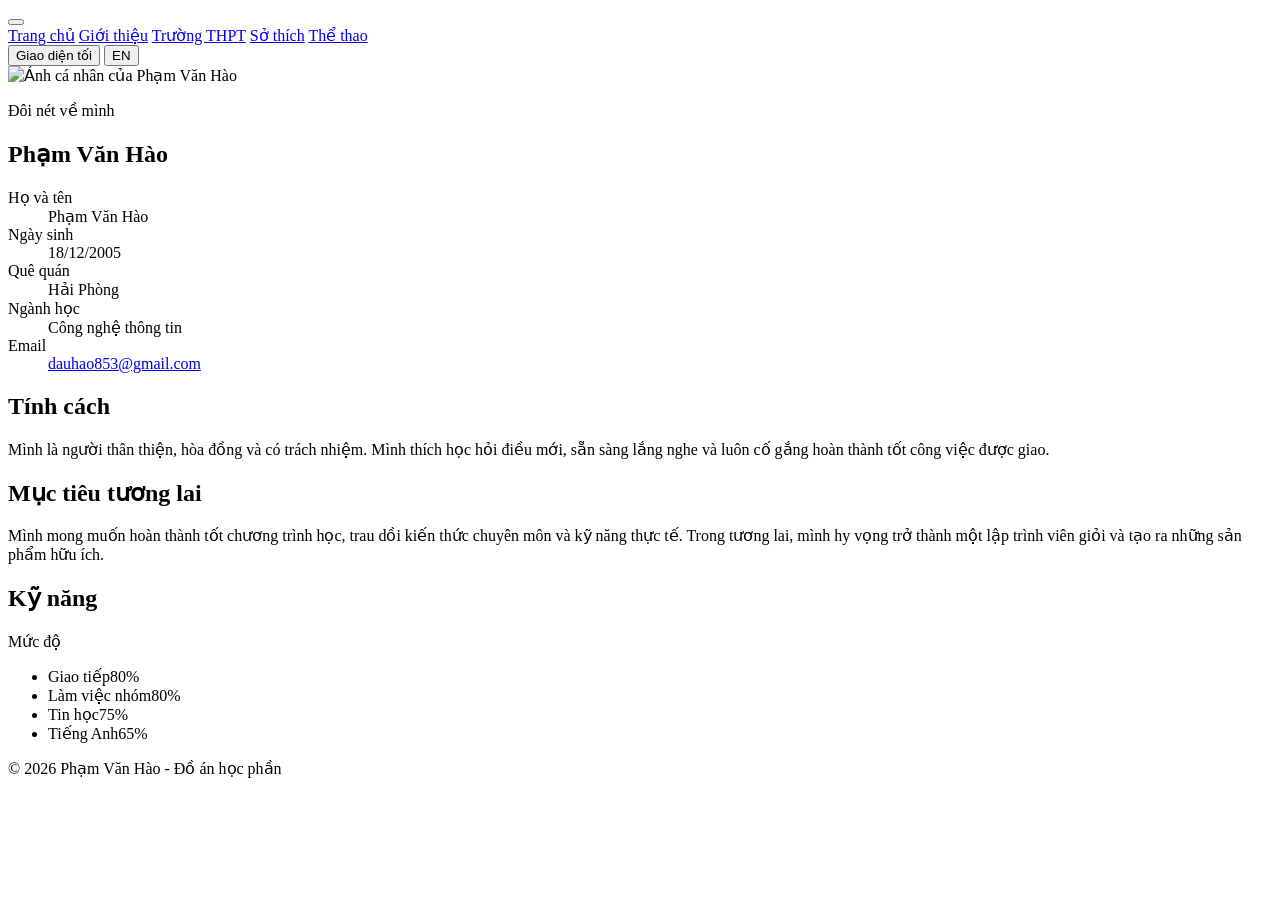
==== gioithieu.html @ e98331ad "Upload full website" ====
<!DOCTYPE html>
<html lang="vi">
<head>
    <meta charset="UTF-8">
    <meta name="viewport" content="width=device-width, initial-scale=1.0">
    <title>Giới thiệu</title>
    <link rel="icon" type="image/png" href="images/favicon.png">
    <link rel="stylesheet" href="css/style.css">
</head>
<body>
    <header>
        <nav aria-label="Điều hướng chính">
            <button class="nav-toggle" type="button" aria-label="Mở menu" aria-expanded="false" aria-controls="primary-navigation">
                <span></span>
                <span></span>
                <span></span>
            </button>
            <div class="nav-links" id="primary-navigation">
                <a href="index.html">Trang chủ</a>
                <a href="gioithieu.html" class="active">Giới thiệu</a>
                <a href="truong.html">Trường THPT</a>
                <a href="sothich.html">Sở thích</a>
                <a href="thethao.html">Thể thao</a>
                <div class="site-controls">
                    <button class="theme-toggle" type="button" aria-pressed="false">Giao diện tối</button>
                    <button class="language-toggle" type="button" aria-label="Switch to English">EN</button>
                </div>
            </div>
        </nav>
    </header>
    <main>
        <div class="profile-page container">
            <section class="profile-card" aria-labelledby="profile-title">
                <img class="profile-card__avatar" src="images/avarta.jpg" alt="Ảnh cá nhân của Phạm Văn Hào">
                <div class="profile-card__content">
                    <p class="profile-card__eyebrow">Đôi nét về mình</p>
                    <h1 id="profile-title">Phạm Văn Hào</h1>
                    <dl class="profile-info">
                        <div class="profile-info__item">
                            <dt>Họ và tên</dt>
                            <dd>Phạm Văn Hào</dd>
                        </div>
                        <div class="profile-info__item">
                            <dt>Ngày sinh</dt>
                            <dd>18/12/2005</dd>
                        </div>
                        <div class="profile-info__item">
                            <dt>Quê quán</dt>
                            <dd>Hải Phòng</dd>
                        </div>
                        <div class="profile-info__item">
                            <dt>Ngành học</dt>
                            <dd>Công nghệ thông tin</dd>
                        </div>
                        <div class="profile-info__item">
                            <dt>Email</dt>
                            <dd><a href="mailto:dauhao853@gmail.com">dauhao853@gmail.com</a></dd>
                        </div>
                    </dl>
                </div>
            </section>

            <div class="profile-details">
                <section class="profile-section" aria-labelledby="personality-title">
                    <h2 id="personality-title">Tính cách</h2>
                    <p>Mình là người thân thiện, hòa đồng và có trách nhiệm. Mình thích học hỏi điều mới, sẵn sàng lắng nghe và luôn cố gắng hoàn thành tốt công việc được giao.</p>
                </section>

                <section class="profile-section" aria-labelledby="goals-title">
                    <h2 id="goals-title">Mục tiêu tương lai</h2>
                    <p>Mình mong muốn hoàn thành tốt chương trình học, trau dồi kiến thức chuyên môn và kỹ năng thực tế. Trong tương lai, mình hy vọng trở thành một lập trình viên giỏi và tạo ra những sản phẩm hữu ích.</p>
                </section>

                <section class="profile-section" aria-labelledby="skills-title">
                    <h2 id="skills-title">Kỹ năng</h2>
                    <p class="profile-section__note">Mức độ</p>
                    <ul class="skills-list">
                        <li class="skill">
                            <div class="skill__heading"><span>Giao tiếp</span><span>80%</span></div>
                            <div class="skill__track" role="progressbar" aria-label="Giao tiếp" aria-valuemin="0" aria-valuemax="100" aria-valuenow="80">
                                <span class="skill__bar" style="--skill-level: 80%"></span>
                            </div>
                        </li>
                        <li class="skill">
                            <div class="skill__heading"><span>Làm việc nhóm</span><span>80%</span></div>
                            <div class="skill__track" role="progressbar" aria-label="Làm việc nhóm" aria-valuemin="0" aria-valuemax="100" aria-valuenow="80">
                                <span class="skill__bar" style="--skill-level: 80%"></span>
                            </div>
                        </li>
                        <li class="skill">
                            <div class="skill__heading"><span>Tin học</span><span>75%</span></div>
                            <div class="skill__track" role="progressbar" aria-label="Tin học" aria-valuemin="0" aria-valuemax="100" aria-valuenow="75">
                                <span class="skill__bar" style="--skill-level: 75%"></span>
                            </div>
                        </li>
                        <li class="skill">
                            <div class="skill__heading"><span>Tiếng Anh</span><span>65%</span></div>
                            <div class="skill__track" role="progressbar" aria-label="Tiếng Anh" aria-valuemin="0" aria-valuemax="100" aria-valuenow="65">
                                <span class="skill__bar" style="--skill-level: 65%"></span>
                            </div>
                        </li>
                    </ul>
                </section>
            </div>
        </div>
    </main>
    <footer>© 2026 Phạm Văn Hào - Đồ án học phần</footer>
    <script src="js/main.js"></script>
</body>
</html>
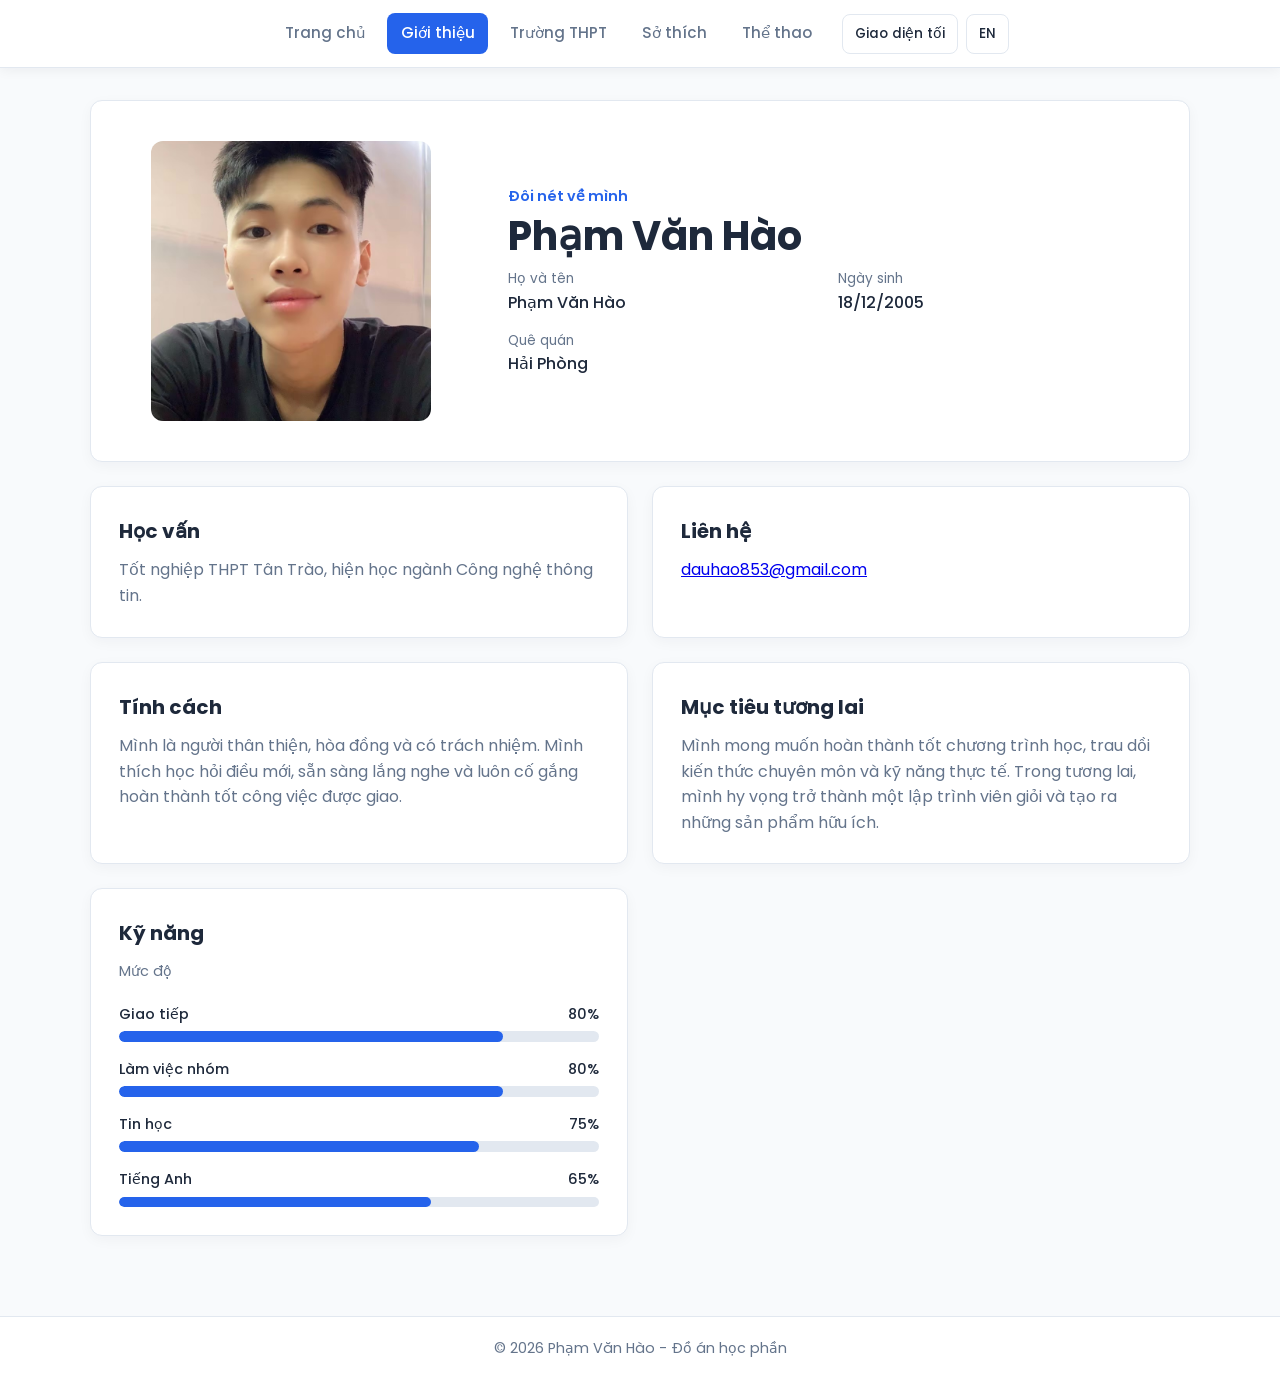
==== commit 3f4ebae4: "Add files via upload" ====
--- a/gioithieu.html
+++ b/gioithieu.html
@@ -8,6 +8,7 @@
     <link rel="stylesheet" href="css/style.css">
 </head>
 <body>
+    <!-- Điều hướng chính -->
     <header>
         <nav aria-label="Điều hướng chính">
             <button class="nav-toggle" type="button" aria-label="Mở menu" aria-expanded="false" aria-controls="primary-navigation">
@@ -28,8 +29,10 @@
             </div>
         </nav>
     </header>
+    <!-- Nội dung giới thiệu -->
     <main>
         <div class="profile-page container">
+            <!-- Thông tin cá nhân -->
             <section class="profile-card" aria-labelledby="profile-title">
                 <img class="profile-card__avatar" src="images/avarta.jpg" alt="Ảnh cá nhân của Phạm Văn Hào">
                 <div class="profile-card__content">
@@ -48,29 +51,36 @@
                             <dt>Quê quán</dt>
                             <dd>Hải Phòng</dd>
                         </div>
-                        <div class="profile-info__item">
-                            <dt>Ngành học</dt>
-                            <dd>Công nghệ thông tin</dd>
-                        </div>
-                        <div class="profile-info__item">
-                            <dt>Email</dt>
-                            <dd><a href="mailto:dauhao853@gmail.com">dauhao853@gmail.com</a></dd>
-                        </div>
                     </dl>
                 </div>
             </section>
 
             <div class="profile-details">
+                <!-- Học vấn -->
+                <section class="profile-section" aria-labelledby="education-title">
+                    <h2 id="education-title">Học vấn</h2>
+                    <p>Tốt nghiệp THPT Tân Trào, hiện học ngành Công nghệ thông tin.</p>
+                </section>
+
+                <!-- Liên hệ -->
+                <section class="profile-section" aria-labelledby="contact-title">
+                    <h2 id="contact-title">Liên hệ</h2>
+                    <p><a href="mailto:dauhao853@gmail.com">dauhao853@gmail.com</a></p>
+                </section>
+
+                <!-- Tính cách -->
                 <section class="profile-section" aria-labelledby="personality-title">
                     <h2 id="personality-title">Tính cách</h2>
                     <p>Mình là người thân thiện, hòa đồng và có trách nhiệm. Mình thích học hỏi điều mới, sẵn sàng lắng nghe và luôn cố gắng hoàn thành tốt công việc được giao.</p>
                 </section>
 
+                <!-- Mục tiêu tương lai -->
                 <section class="profile-section" aria-labelledby="goals-title">
                     <h2 id="goals-title">Mục tiêu tương lai</h2>
                     <p>Mình mong muốn hoàn thành tốt chương trình học, trau dồi kiến thức chuyên môn và kỹ năng thực tế. Trong tương lai, mình hy vọng trở thành một lập trình viên giỏi và tạo ra những sản phẩm hữu ích.</p>
                 </section>
 
+                <!-- Kỹ năng -->
                 <section class="profile-section" aria-labelledby="skills-title">
                     <h2 id="skills-title">Kỹ năng</h2>
                     <p class="profile-section__note">Mức độ</p>
@@ -104,6 +114,7 @@
             </div>
         </div>
     </main>
+    <!-- Chân trang -->
     <footer>© 2026 Phạm Văn Hào - Đồ án học phần</footer>
     <script src="js/main.js"></script>
 </body>
--- a/css/style.css
+++ b/css/style.css
@@ -0,0 +1,1055 @@
+@import url('https://fonts.googleapis.com/css2?family=Poppins:wght@400;500;600;700&display=swap');
+
+:root {
+    --color-primary: #2563eb;
+    --color-primary-dark: #1d4ed8;
+    --color-background: #f8fafc;
+    --color-surface: #ffffff;
+    --color-text: #1e293b;
+    --color-text-light: #64748b;
+    --color-border: #e2e8f0;
+}
+
+*,
+*::before,
+*::after {
+    box-sizing: border-box;
+    margin: 0;
+    padding: 0;
+}
+
+html {
+    scroll-behavior: smooth;
+}
+
+body {
+    min-height: 100vh;
+    padding-top: 68px;
+    background-color: var(--color-background);
+    color: var(--color-text);
+    font-family: 'Poppins', sans-serif;
+    line-height: 1.6;
+}
+
+.container {
+    width: min(100% - 2rem, 1100px);
+    margin-inline: auto;
+}
+
+header nav {
+    position: fixed;
+    z-index: 1000;
+    top: 0;
+    left: 0;
+    display: flex;
+    width: 100%;
+    min-height: 68px;
+    align-items: center;
+    justify-content: center;
+    gap: 0.5rem;
+    padding: 0.75rem 1rem;
+    background-color: var(--color-surface);
+    border-bottom: 1px solid var(--color-border);
+    box-shadow: 0 2px 12px rgb(15 23 42 / 6%);
+}
+
+header nav a {
+    padding: 0.5rem 0.85rem;
+    border-radius: 0.5rem;
+    color: var(--color-text-light);
+    font-size: 0.95rem;
+    font-weight: 500;
+    text-decoration: none;
+    transition: background-color 0.2s ease, color 0.2s ease;
+}
+
+.nav-links {
+    display: flex;
+    align-items: center;
+    justify-content: center;
+    gap: 0.5rem;
+}
+
+.nav-toggle {
+    display: none;
+}
+
+header nav a:hover,
+header nav a.active {
+    background-color: var(--color-primary);
+    color: var(--color-surface);
+}
+
+header nav a:hover {
+    background-color: var(--color-primary-dark);
+}
+
+footer {
+    margin-top: 3rem;
+    padding: 1.25rem 1rem;
+    background-color: var(--color-surface);
+    border-top: 1px solid var(--color-border);
+    color: var(--color-text-light);
+    font-size: 0.9rem;
+    text-align: center;
+}
+
+.hero {
+    display: flex;
+    align-items: center;
+    justify-content: center;
+    gap: clamp(2rem, 6vw, 5rem);
+    padding-block: clamp(3rem, 8vw, 6rem);
+}
+
+.hero__avatar {
+    width: clamp(180px, 30vw, 280px);
+    aspect-ratio: 1;
+    border: 6px solid var(--color-surface);
+    border-radius: 50%;
+    box-shadow: 0 12px 32px rgb(15 23 42 / 12%);
+    object-fit: cover;
+}
+
+.hero__content {
+    max-width: 560px;
+}
+
+.hero__greeting {
+    margin-bottom: 0.4rem;
+    color: var(--color-primary);
+    font-weight: 600;
+}
+
+.hero h1 {
+    margin-bottom: 0.75rem;
+    font-size: clamp(2rem, 5vw, 3.5rem);
+    line-height: 1.2;
+}
+
+.hero__description {
+    margin-bottom: 1.5rem;
+    color: var(--color-text-light);
+}
+
+.button {
+    display: inline-block;
+    padding: 0.75rem 1.25rem;
+    border-radius: 0.5rem;
+    background-color: var(--color-primary);
+    color: var(--color-surface);
+    font-weight: 500;
+    text-decoration: none;
+    transition: background-color 0.2s ease, transform 0.2s ease;
+}
+
+.button:hover {
+    transform: translateY(-2px);
+    background-color: var(--color-primary-dark);
+}
+
+.home-sections {
+    display: grid;
+    grid-template-columns: repeat(4, minmax(0, 1fr));
+    gap: 1.25rem;
+    padding-bottom: 2rem;
+}
+
+.home-card {
+    display: flex;
+    min-height: 190px;
+    flex-direction: column;
+    align-items: flex-start;
+    padding: 1.5rem;
+    border: 1px solid var(--color-border);
+    border-radius: 0.75rem;
+    background-color: var(--color-surface);
+    color: inherit;
+    text-decoration: none;
+    box-shadow: 0 4px 14px rgb(15 23 42 / 4%);
+    transition: transform 0.2s ease, box-shadow 0.2s ease, border-color 0.2s ease;
+}
+
+.home-card:hover {
+    transform: translateY(-4px);
+    border-color: var(--color-primary);
+    box-shadow: 0 10px 24px rgb(15 23 42 / 9%);
+}
+
+.home-card h2 {
+    margin-bottom: 0.5rem;
+    font-size: 1.15rem;
+}
+
+.home-card p {
+    margin-bottom: 1rem;
+    color: var(--color-text-light);
+    font-size: 0.9rem;
+}
+
+.home-card__link {
+    margin-top: auto;
+    color: var(--color-primary);
+    font-size: 0.9rem;
+    font-weight: 600;
+}
+
+.profile-page {
+    display: grid;
+    gap: 1.5rem;
+    padding-block: 2rem;
+}
+
+.profile-card,
+.profile-section {
+    border: 1px solid var(--color-border);
+    border-radius: 0.75rem;
+    background-color: var(--color-surface);
+    box-shadow: 0 4px 14px rgb(15 23 42 / 4%);
+}
+
+.profile-card {
+    display: grid;
+    grid-template-columns: minmax(180px, 0.8fr) minmax(0, 1.6fr);
+    align-items: center;
+    gap: clamp(1.5rem, 5vw, 3.5rem);
+    padding: clamp(1.25rem, 4vw, 2.5rem);
+}
+
+.profile-card__avatar {
+    width: 100%;
+    max-width: 280px;
+    aspect-ratio: 1;
+    justify-self: center;
+    border-radius: 0.75rem;
+    object-fit: cover;
+}
+
+.profile-card__content {
+    min-width: 0;
+}
+
+.profile-card__eyebrow {
+    margin-bottom: 0.25rem;
+    color: var(--color-primary);
+    font-size: 0.9rem;
+    font-weight: 600;
+}
+
+.profile-card h1 {
+    margin-bottom: 0.5rem;
+    font-size: clamp(1.75rem, 4vw, 2.5rem);
+    line-height: 1.2;
+}
+
+.profile-card__note,
+.profile-section__note {
+    color: var(--color-text-light);
+    font-size: 0.9rem;
+}
+
+.profile-card__note {
+    margin-bottom: 1.25rem;
+}
+
+.profile-info {
+    display: grid;
+    grid-template-columns: repeat(2, minmax(0, 1fr));
+    gap: 0.9rem 1.25rem;
+}
+
+.profile-info__item dt {
+    color: var(--color-text-light);
+    font-size: 0.85rem;
+}
+
+.profile-info__item dd {
+    font-weight: 500;
+    overflow-wrap: anywhere;
+}
+
+.profile-info__item a {
+    color: var(--color-primary);
+    text-decoration: none;
+}
+
+.profile-info__item a:hover {
+    text-decoration: underline;
+}
+
+.profile-details {
+    display: grid;
+    grid-template-columns: repeat(2, minmax(0, 1fr));
+    gap: 1.5rem;
+}
+
+.profile-section {
+    padding: clamp(1.25rem, 3vw, 1.75rem);
+}
+
+.profile-section h2 {
+    margin-bottom: 0.65rem;
+    font-size: 1.25rem;
+}
+
+.profile-section p {
+    color: var(--color-text-light);
+}
+
+.profile-section__note {
+    margin-bottom: 1.25rem;
+}
+
+.skills-list {
+    display: grid;
+    gap: 1rem;
+    list-style: none;
+}
+
+.skill {
+    min-width: 0;
+}
+
+.skill__heading {
+    display: flex;
+    justify-content: space-between;
+    gap: 1rem;
+    margin-bottom: 0.35rem;
+    font-size: 0.9rem;
+    font-weight: 500;
+}
+
+.skill__track {
+    height: 0.65rem;
+    overflow: hidden;
+    border-radius: 999px;
+    background-color: var(--color-border);
+}
+
+.skill__bar {
+    display: block;
+    width: var(--skill-level);
+    height: 100%;
+    border-radius: inherit;
+    background-color: var(--color-primary);
+}
+
+.school-page {
+    display: grid;
+    gap: 1.5rem;
+    padding-block: 2rem;
+}
+
+.school-intro,
+.school-memory,
+.school-gallery {
+    padding: clamp(1.25rem, 3vw, 2rem);
+    border: 1px solid var(--color-border);
+    border-radius: 0.75rem;
+    background-color: var(--color-surface);
+    box-shadow: 0 4px 14px rgb(15 23 42 / 4%);
+}
+
+.school-intro__eyebrow {
+    margin-bottom: 0.25rem;
+    color: var(--color-primary);
+    font-size: 0.9rem;
+    font-weight: 600;
+}
+
+.school-intro h1 {
+    margin-bottom: 1.25rem;
+    font-size: clamp(1.75rem, 4vw, 2.5rem);
+    line-height: 1.2;
+}
+
+.school-info {
+    display: grid;
+    grid-template-columns: repeat(2, minmax(0, 1fr));
+    gap: 1rem 1.5rem;
+    margin-bottom: 1.25rem;
+}
+
+.school-info dt {
+    color: var(--color-text-light);
+    font-size: 0.85rem;
+}
+
+.school-info dd {
+    font-weight: 500;
+}
+
+.school-intro__description,
+.school-memory p {
+    color: var(--color-text-light);
+}
+
+.school-intro__note,
+.school-gallery__note {
+    margin-top: 0.75rem;
+    color: var(--color-text-light);
+    font-size: 0.85rem;
+}
+
+.school-page h2 {
+    margin-bottom: 0.75rem;
+    font-size: 1.35rem;
+}
+
+.school-gallery__note {
+    margin: -0.25rem 0 1.25rem;
+}
+
+.school-gallery__grid {
+    display: grid;
+    grid-template-columns: repeat(3, minmax(0, 1fr));
+    gap: 1rem;
+}
+
+.school-gallery__item {
+    overflow: hidden;
+    border: 1px solid var(--color-border);
+    border-radius: 0.65rem;
+    background-color: var(--color-surface);
+}
+
+.school-gallery__item img {
+    display: block;
+    width: 100%;
+    aspect-ratio: 4 / 3;
+    object-fit: cover;
+    transition: transform 0.25s ease;
+}
+
+.school-gallery__item:hover img {
+    transform: scale(1.04);
+}
+
+.school-gallery__item figcaption {
+    padding: 0.65rem 0.8rem;
+    color: var(--color-text-light);
+    font-size: 0.9rem;
+}
+
+.hobby-page {
+    display: grid;
+    gap: 1.5rem;
+    padding-block: 2rem;
+}
+
+.hobby-page__intro {
+    max-width: 720px;
+    margin-bottom: 1.5rem;
+}
+
+.hobby-page__eyebrow {
+    color: var(--color-primary);
+    font-size: 0.9rem;
+    font-weight: 600;
+}
+
+.hobby-page__intro h1 {
+    margin-bottom: 0.5rem;
+    font-size: clamp(1.75rem, 4vw, 2.5rem);
+    line-height: 1.2;
+}
+
+.hobby-page__intro > p:last-child,
+.hobby-card p,
+.favorites__note {
+    color: var(--color-text-light);
+}
+
+.hobby-grid {
+    display: grid;
+    grid-template-columns: repeat(3, minmax(0, 1fr));
+    gap: 1.25rem;
+}
+
+.hobby-card,
+.favorites {
+    overflow: hidden;
+    border: 1px solid var(--color-border);
+    border-radius: 0.75rem;
+    background-color: var(--color-surface);
+    box-shadow: 0 4px 14px rgb(15 23 42 / 4%);
+}
+
+.hobby-card img {
+    display: block;
+    width: 100%;
+    aspect-ratio: 16 / 10;
+    object-fit: cover;
+}
+
+.hobby-card__content {
+    padding: 1.25rem;
+}
+
+.hobby-card h2,
+.favorites h2 {
+    margin-bottom: 0.5rem;
+    font-size: 1.2rem;
+}
+
+.favorites {
+    padding: clamp(1.25rem, 3vw, 2rem);
+}
+
+.favorites__note {
+    margin-bottom: 1rem;
+    font-size: 0.9rem;
+}
+
+.favorites__list {
+    display: grid;
+    gap: 0.65rem;
+    padding-left: 1.5rem;
+}
+
+.favorites__list li {
+    padding: 0.65rem 0.75rem;
+    border-radius: 0.5rem;
+    background-color: var(--color-background);
+}
+
+.favorites__type {
+    margin-left: 0.35rem;
+    color: var(--color-text-light);
+    font-size: 0.85rem;
+}
+
+.football-page {
+    display: grid;
+    gap: 1.5rem;
+    padding-block: 2rem;
+}
+
+.football-page > * {
+    min-width: 0;
+}
+
+.football-intro,
+.football-section {
+    padding: clamp(1.25rem, 3vw, 2rem);
+    border: 1px solid var(--color-border);
+    border-radius: 0.75rem;
+    background-color: var(--color-surface);
+    box-shadow: 0 4px 14px rgb(15 23 42 / 4%);
+}
+
+.football-intro__eyebrow {
+    color: var(--color-primary);
+    font-size: 0.9rem;
+    font-weight: 600;
+}
+
+.football-intro h1 {
+    margin-bottom: 0.75rem;
+    font-size: clamp(1.75rem, 4vw, 2.5rem);
+    line-height: 1.2;
+}
+
+.football-intro > p:last-child,
+.football-idol p {
+    color: var(--color-text-light);
+}
+
+.football-section h2 {
+    margin-bottom: 0.5rem;
+    font-size: 1.3rem;
+}
+
+.football-section__note {
+    margin-bottom: 1rem;
+    color: var(--color-text-light);
+    font-size: 0.9rem;
+}
+
+.football-table-wrap {
+    overflow-x: auto;
+    border: 1px solid var(--color-border);
+    border-radius: 0.6rem;
+}
+
+.football-table {
+    width: 100%;
+    min-width: 600px;
+    border-collapse: collapse;
+    text-align: left;
+}
+
+.football-table th,
+.football-table td {
+    padding: 0.8rem 1rem;
+    border-bottom: 1px solid var(--color-border);
+}
+
+.football-table thead {
+    background-color: var(--color-primary);
+    color: var(--color-surface);
+}
+
+.football-table thead th {
+    font-weight: 600;
+}
+
+.football-table tbody tr:nth-child(even) {
+    background-color: var(--color-background);
+}
+
+.football-table tbody tr:last-child th,
+.football-table tbody tr:last-child td {
+    border-bottom: 0;
+}
+
+.football-idol {
+    display: grid;
+    grid-template-columns: minmax(180px, 0.75fr) minmax(0, 1.5fr);
+    align-items: center;
+    gap: 1.5rem;
+}
+
+.football-idol img {
+    display: block;
+    width: 100%;
+    max-width: 300px;
+    aspect-ratio: 4 / 3;
+    justify-self: center;
+    border-radius: 0.65rem;
+    object-fit: cover;
+}
+
+.football-idol h3 {
+    margin-bottom: 0.5rem;
+    font-size: 1.15rem;
+}
+
+.football-idol__content {
+    min-width: 0;
+}
+
+.football-video {
+    position: relative;
+    width: 100%;
+    overflow: hidden;
+    padding-top: 56.25%;
+    border-radius: 0.65rem;
+    background-color: #0f172a;
+}
+
+.football-video iframe {
+    position: absolute;
+    inset: 0;
+    width: 100%;
+    height: 100%;
+    border: 0;
+}
+
+@media (max-width: 800px) {
+    .home-sections {
+        grid-template-columns: repeat(2, minmax(0, 1fr));
+    }
+
+    .profile-card {
+        grid-template-columns: minmax(140px, 0.7fr) minmax(0, 1.3fr);
+        gap: 1.5rem;
+    }
+
+    .profile-details {
+        grid-template-columns: 1fr;
+    }
+
+    .school-gallery__grid {
+        grid-template-columns: repeat(2, minmax(0, 1fr));
+    }
+
+    .hobby-grid {
+        grid-template-columns: repeat(2, minmax(0, 1fr));
+    }
+
+    .football-idol {
+        grid-template-columns: minmax(140px, 0.8fr) minmax(0, 1.2fr);
+        gap: 1rem;
+    }
+}
+
+@media (max-width: 560px) {
+    .hero {
+        flex-direction: column;
+        gap: 1.5rem;
+        text-align: center;
+    }
+
+    .home-sections {
+        grid-template-columns: 1fr;
+    }
+
+    .profile-card {
+        grid-template-columns: 1fr;
+    }
+
+    .profile-card__avatar {
+        width: min(100%, 240px);
+    }
+
+    .profile-info {
+        grid-template-columns: 1fr;
+    }
+
+    .school-info,
+    .school-gallery__grid {
+        grid-template-columns: 1fr;
+    }
+
+    .hobby-grid {
+        grid-template-columns: 1fr;
+    }
+
+    .favorites__type {
+        display: block;
+        margin-left: 0;
+    }
+
+    .football-idol {
+        grid-template-columns: 1fr;
+    }
+
+    .football-idol img {
+        width: min(100%, 300px);
+    }
+}
+
+@media (max-width: 767px) {
+    body {
+        padding-top: 68px;
+        font-size: 0.95rem;
+    }
+
+    header nav {
+        min-height: 68px;
+        flex-wrap: wrap;
+        justify-content: flex-end;
+        padding: 0.65rem 1rem;
+    }
+
+    .nav-toggle {
+        display: flex;
+        width: 44px;
+        height: 44px;
+        flex-direction: column;
+        align-items: center;
+        justify-content: center;
+        gap: 5px;
+        border: 1px solid var(--color-border);
+        border-radius: 0.5rem;
+        background-color: var(--color-surface);
+        cursor: pointer;
+    }
+
+    .nav-toggle span {
+        display: block;
+        width: 20px;
+        height: 2px;
+        border-radius: 2px;
+        background-color: var(--color-text);
+        transition: transform 0.2s ease, opacity 0.2s ease;
+    }
+
+    .nav--open .nav-toggle span:first-child {
+        transform: translateY(7px) rotate(45deg);
+    }
+
+    .nav--open .nav-toggle span:nth-child(2) {
+        opacity: 0;
+    }
+
+    .nav--open .nav-toggle span:last-child {
+        transform: translateY(-7px) rotate(-45deg);
+    }
+
+    .nav-links {
+        position: absolute;
+        top: 100%;
+        right: 0;
+        left: 0;
+        display: none;
+        flex-direction: column;
+        gap: 0.25rem;
+        padding: 0.75rem 1rem 1rem;
+        border-bottom: 1px solid var(--color-border);
+        background-color: var(--color-surface);
+        box-shadow: 0 8px 14px rgb(15 23 42 / 8%);
+    }
+
+    .nav--open .nav-links {
+        display: flex;
+    }
+
+    .nav-links a {
+        padding: 0.7rem 0.85rem;
+    }
+
+    .hero {
+        flex-direction: column;
+        gap: 1.5rem;
+        padding-block: 2.5rem;
+        text-align: center;
+    }
+
+    .home-sections,
+    .hobby-grid {
+        grid-template-columns: repeat(2, minmax(0, 1fr));
+        gap: 1rem;
+    }
+
+    .profile-page,
+    .school-page,
+    .hobby-page,
+    .football-page {
+        gap: 1rem;
+        padding-block: 1.25rem;
+    }
+
+    .profile-card,
+    .school-intro,
+    .school-memory,
+    .school-gallery,
+    .hobby-card__content,
+    .favorites,
+    .football-intro,
+    .football-section {
+        padding: 1.1rem;
+    }
+
+    .profile-details {
+        gap: 1rem;
+    }
+
+    footer {
+        margin-top: 1.5rem;
+    }
+}
+
+@media (max-width: 480px) {
+    .container {
+        width: min(100% - 1.25rem, 1100px);
+    }
+
+    body {
+        font-size: 0.9rem;
+    }
+
+    header nav {
+        padding-inline: 0.625rem;
+    }
+
+    .nav-links {
+        padding-inline: 0.625rem;
+    }
+
+    .home-sections,
+    .hobby-grid,
+    .school-gallery__grid {
+        grid-template-columns: 1fr;
+    }
+
+    .home-card {
+        min-height: 0;
+        padding: 1.15rem;
+    }
+
+    .hero {
+        gap: 1.25rem;
+        padding-block: 2rem;
+    }
+
+    .profile-info,
+    .school-info {
+        gap: 0.7rem;
+    }
+
+    .football-table th,
+    .football-table td {
+        padding: 0.65rem 0.75rem;
+    }
+}
+
+.back-to-top {
+    position: fixed;
+    z-index: 1000;
+    right: 1.25rem;
+    bottom: 1.25rem;
+    padding: 0.7rem 1rem;
+    border: 0;
+    border-radius: 999px;
+    background-color: var(--color-primary);
+    color: var(--color-surface);
+    font: inherit;
+    font-size: 0.9rem;
+    font-weight: 600;
+    box-shadow: 0 4px 14px rgb(15 23 42 / 20%);
+    cursor: pointer;
+    opacity: 0;
+    pointer-events: none;
+    transform: translateY(0.5rem);
+    visibility: hidden;
+    transition: opacity 0.2s ease, transform 0.2s ease, background-color 0.2s ease, visibility 0.2s ease;
+}
+
+.back-to-top:hover {
+    background-color: var(--color-primary-dark);
+}
+
+.back-to-top--visible {
+    opacity: 1;
+    pointer-events: auto;
+    transform: translateY(0);
+    visibility: visible;
+}
+
+.reveal-on-scroll {
+    opacity: 0;
+    transform: translateY(1rem);
+    transition: opacity 0.5s ease, transform 0.5s ease;
+}
+
+.reveal-on-scroll.is-visible {
+    opacity: 1;
+    transform: translateY(0);
+}
+
+.school-slideshow {
+    max-width: 760px;
+    margin: 0 auto 1.5rem;
+    padding: 0.75rem;
+    border: 1px solid var(--color-border);
+    border-radius: 0.75rem;
+    background-color: var(--color-background);
+}
+
+.school-slideshow__image {
+    display: block;
+    width: 100%;
+    aspect-ratio: 16 / 9;
+    border-radius: 0.5rem;
+    object-fit: cover;
+}
+
+.school-slideshow__caption {
+    padding: 0.6rem 0.25rem 0.35rem;
+    color: var(--color-text-light);
+    text-align: center;
+}
+
+.school-slideshow__controls {
+    display: flex;
+    align-items: center;
+    justify-content: center;
+    gap: 0.6rem;
+    flex-wrap: wrap;
+    padding-top: 0.35rem;
+}
+
+.school-slideshow__controls button,
+.school-slideshow__previous,
+.school-slideshow__pause,
+.school-slideshow__next {
+    padding: 0.45rem 0.8rem;
+    border: 1px solid var(--color-border);
+    border-radius: 0.45rem;
+    background-color: var(--color-surface);
+    color: var(--color-text);
+    font: inherit;
+    cursor: pointer;
+}
+
+.school-slideshow__controls button:hover {
+    border-color: var(--color-primary);
+    color: var(--color-primary);
+}
+
+.school-slideshow__status {
+    color: var(--color-text-light);
+    font-size: 0.9rem;
+}
+
+@media (prefers-reduced-motion: reduce) {
+    .reveal-on-scroll {
+        opacity: 1;
+        transform: none;
+        transition: none;
+    }
+
+    .back-to-top,
+    .school-slideshow__image {
+        transition: none;
+    }
+}
+
+:root[data-theme="dark"] {
+    color-scheme: dark;
+    --color-background: #0f172a;
+    --color-surface: #1e293b;
+    --color-text: #e2e8f0;
+    --color-text-light: #cbd5e1;
+    --color-border: #334155;
+    --color-primary: #93c5fd;
+    --color-primary-dark: #1d4ed8;
+}
+
+.site-controls {
+    display: flex;
+    align-items: center;
+    gap: 0.5rem;
+    margin-left: 0.5rem;
+}
+
+.site-controls .theme-toggle,
+.site-controls .language-toggle {
+    min-height: 40px;
+    padding: 0.45rem 0.75rem;
+    border: 1px solid var(--color-border);
+    border-radius: 0.5rem;
+    background-color: var(--color-surface);
+    color: var(--color-text);
+    font: inherit;
+    font-size: 0.85rem;
+    font-weight: 500;
+    cursor: pointer;
+    transition: background-color 0.2s ease, border-color 0.2s ease;
+}
+
+.site-controls button:hover {
+    border-color: var(--color-primary);
+    background-color: var(--color-background);
+}
+
+:root[data-theme="dark"] .football-table thead {
+    color: #0f172a;
+}
+
+:root[data-theme="dark"] header nav a:hover,
+:root[data-theme="dark"] header nav a.active,
+:root[data-theme="dark"] .button,
+:root[data-theme="dark"] .back-to-top {
+    background-color: #1d4ed8;
+}
+
+:root[data-theme="dark"] header nav a:hover,
+:root[data-theme="dark"] .button:hover,
+:root[data-theme="dark"] .back-to-top:hover {
+    background-color: #1e40af;
+}
+
+@media (max-width: 767px) {
+    .nav-links .site-controls {
+        margin: 0.5rem 0 0;
+        padding: 0.5rem 0.85rem 0;
+        border-top: 1px solid var(--color-border);
+    }
+
+    .site-controls button {
+        flex: 1;
+    }
+}
